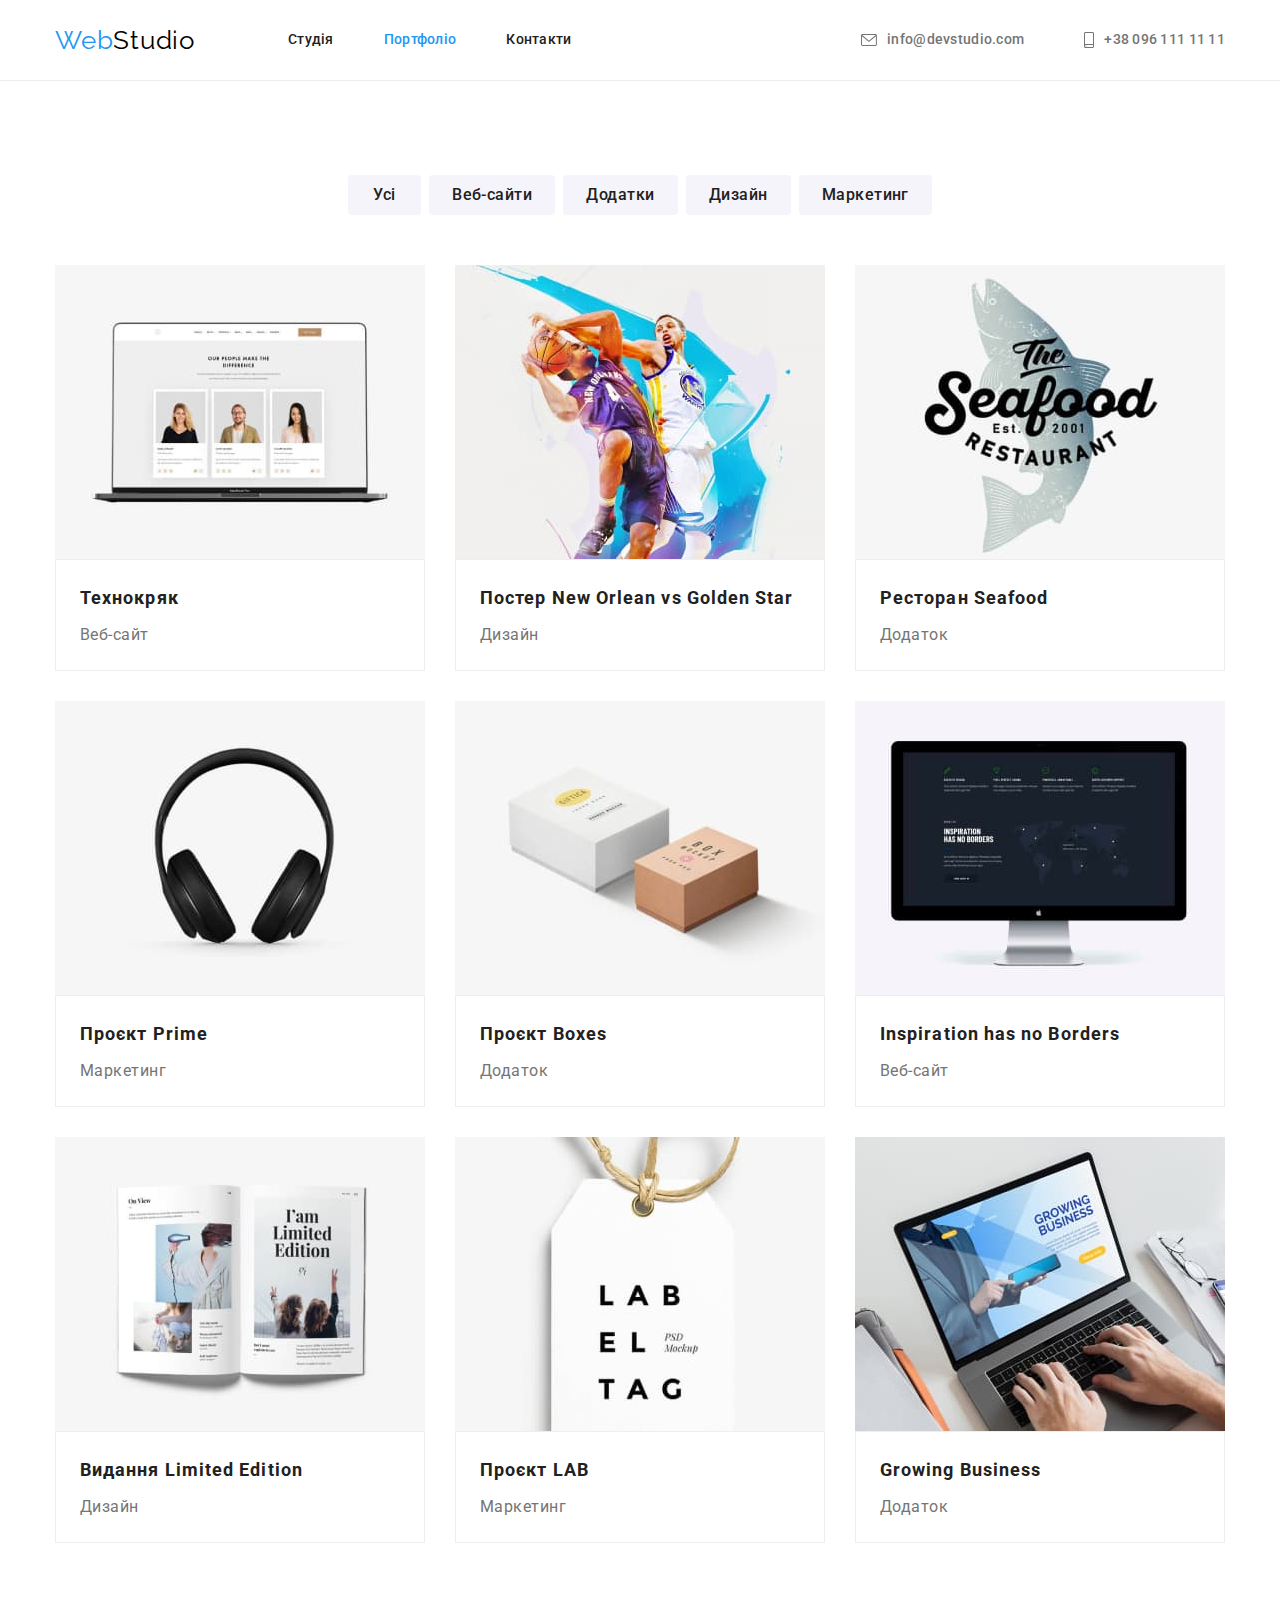
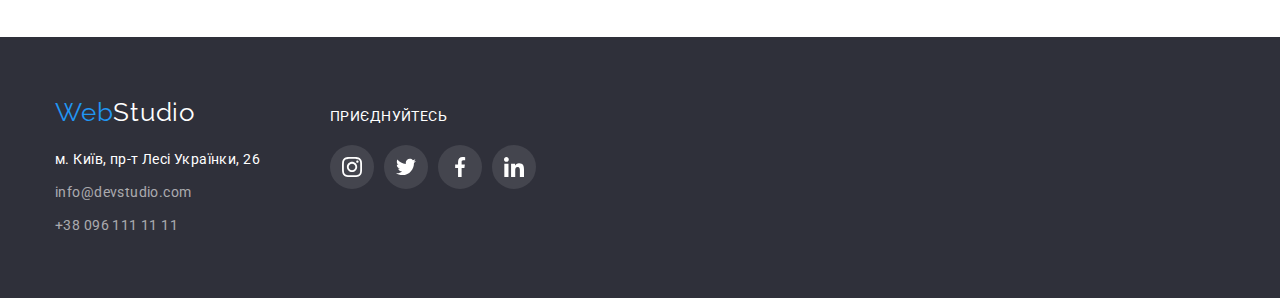
==== portfolio.html @ a4acde21 "copy the files of previous work" ====
<!DOCTYPE html>
<html lang="uk">
<head>
   <meta charset="UTF-8">
   <meta http-equiv="X-UA-Compatible" content="IE=edge">
   <meta name="viewport" content="width=device-width, initial-scale=1.0">
   <title>Портфоліо</title>
   <link rel="preconnect" href="https://fonts.googleapis.com">
   <link rel="preconnect" href="https://fonts.gstatic.com" crossorigin>
   <link href="https://fonts.googleapis.com/css2?family=Raleway:wght@700&family=Roboto:wght@400;500;700;900&display=swap" rel="stylesheet">
   <link
    rel="stylesheet"
    href="https://cdnjs.cloudflare.com/ajax/libs/modern-normalize/1.0.0/modern-normalize.min.css"
    />
   <link rel="stylesheet" href="./css/style.css">
</head>
<body>
   <!--Верхня лінія-->
    <header class="header">
      <div class="container main-nav">
         <nav class="nav">
        <a class="logo" href="./index.html">Web<span class="logo-dark">Studio</span></a>
        <ul class="site-nav list">
          <li class="item"><a href="./index.html" class="link">Студія</a></li>
          <li class="item"><a href="./portfolio.html" class="link current">Портфоліо</a></li>
          <li class="item"><a href="" class="link">Контакти</a></li>
        </ul>
      </nav>
      <ul class="contact list">
            <li class="item">
              <a href="mailto:info@devstudio.com" class="contact-link contact-mailto">
                <svg class="icon-contact" width="16" height="12">
                  <use href="./images/symbol-defs1.svg#icon-envelope"></use></svg>
                info@devstudio.com</a>
            </li>
            <li class="item">
              <a href="tel:+380961111111" class="contact-link contact-phone">
                <svg class="icon-contact" width="10" height="16">
                  <use href="./images/symbol-defs1.svg#icon-smartphone"></use></svg>
                +38 096 111 11 11</a>
            </li>
          </ul>
      </div>
    </header>
    <main>
      <section class="section">
         <div class="container">
         <h1 class="section-title visually-hidden">Портфоліо</h1>
         <ul class="buttons list">
            <li class="item"><button type="button" class="button">Усі</button></li>
            <li class="item"><button type="button" class="button">Веб-сайти</button></li>
            <li class="item"><button type="button" class="button">Додатки</button></li>
            <li class="item"><button type="button" class="button">Дизайн</button></li>
            <li class="item"><button type="button" class="button">Маркетинг</button></li>
         </ul>
         <ul class="portfolio list">
            <li class="project">
               <a href="#" class="project-link" >
                  <img src="./images/project1.jpg" alt="ноутбук зі сторінкою вебсайту" width="370">
               <div class="project-item">
               <h2 class="portfolio-title">Технокряк</h2>
               <p class="portfolio-text">Веб-сайт</p>
               </div>
               </a>
            </li>
            <li class="project">
               <a href="#" class="project-link" >
                  <img src="./images/project2.jpg" alt=" два баскетболіста" width="370">
               <div class="project-item">
               <h2 class="portfolio-title">Постер New Orlean vs Golden Star</h2>
               <p class="portfolio-text">Дизайн</p>
               </div>
               </a>
            </li>
            <li class="project">
               <a href="#" class="project-link" >
                  <img src="./images/project3.jpg" alt="логотип ресторану у вигляді риби" width="370">
               <div class="project-item">
               <h2 class="portfolio-title">Ресторан Seafood</h2>
               <p class="portfolio-text">Додаток</p>
               </div>
               </a>
            </li>
            <li class="project">
               <a href="#" class="project-link" >
                  <img src="./images/project4.jpg" alt="навушники" width="370">
               <div class="project-item">
               <h2 class="portfolio-title">Проєкт Prime</h2>
               <p class="portfolio-text">Маркетинг</p>
               </div>
               </a>
            </li>
            <li class="project">
               <a href="#" class="project-link" >
                  <img src="./images/project5.jpg" alt="дві коробочки" width="370">
               <div class="project-item">
               <h2 class="portfolio-title">Проєкт Boxes</h2>
               <p class="portfolio-text">Додаток</p>
               </div>
               </a>
            </li>
            <li class="project">
               <a href="#" class="project-link" >
                  <img src="./images/project6.jpg" alt="монітор" width="370">
               <div class="project-item">
               <h2 class="portfolio-title">Inspiration has no Borders</h2>
               <p class="portfolio-text">Веб-сайт</p>
               </div>
               </a>
            </li>
            <li class="project">
               <a href="#" class="project-link" >
                  <img src="./images/project7.jpg" alt="розгорнутий журнал" width="370">
               <div class="project-item">
               <h2 class="portfolio-title">Видання Limited Edition</h2>
               <p class="portfolio-text">Дизайн</p>
               </div>
               </a>
            </li>
            <li class="project">
               <a href="#" class="project-link" >
                  <img src="./images/project8.jpg" alt="бірка з логотипом" width="370">
               <div class="project-item">
               <h2 class="portfolio-title">Проєкт LAB</h2>
               <p class="portfolio-text">Маркетинг</p>
               </div>
               </a>
            </li>
            <li class="project">
               <a href="#" class="project-link" >
                  <img src="./images/project9.jpg" alt="ноутбук за яким працює людина" width="370">
               <div class="project-item">
                  <h2 class="portfolio-title">Growing Business</h2>
               <p class="portfolio-text">Додаток</p>
               </div>
               </a>
            </li>
         </ul>
         </div>
      </section>

    </main>
    <footer class="address">
      <div class="container">
      <div class="box-footer">
          <div>
            <a class="logo" href="./index.html">Web<span class="logo-light">Studio</span></a>
            <address class="address-item">
              <ul class="list">
                <li>
                  <a
                    class="map"
                    href="https://goo.gl/maps/CPtrU1FHBa2aNyZL9"
                    target="_blank"
                    rel="noopener noreferrer nofollow"
                    >м. Київ, пр-т Лесі Українки, 26</a
                  >
                </li>
                <li class="mailto">
                  <a href="mailto:info@devstudio.com" class="contact-link">info@devstudio.com</a>
                </li>
                <li><a href="tel:+380961111111" class="contact-link">+38 096 111 11 11</a></li>
              </ul>
            </address>
          </div>
          <div class="box-action">
            <p class="action">Приєднуйтесь</p>
            <ul class="social list">
              <li class="social-item">
                <a href="#" class="social-link action-link">
                  <svg class="social-network" width="20" height="20">
                    <use href="./images/symbol-defs1.svg#icon-instagram-2"></use>
                  </svg>
                </a>
              </li>
              <li class="social-item">
                <a href="#" class="social-link action-link">
                  <svg class="social-network" width="20" height="20">
                    <use href="./images/symbol-defs1.svg#icon-twitter-1"></use>
                  </svg>
                </a>
              </li>
              <li class="social-item">
                <a href="#" class="social-link action-link">
                  <svg class="social-network" width="20" height="20">
                    <use href="./images/symbol-defs1.svg#icon-facebook-1"></use>
                  </svg>
                </a>
              </li>
              <li class="social-item">
                <a href="#" class="social-link action-link">
                  <svg class="social-network" width="20" height="20">
                    <use href="./images/symbol-defs1.svg#icon-linkedin-1"></use>
                  </svg>
                </a>
              </li>
            </ul>
          </div>
        </div>
      </div>
    </footer>
   
</body>
</html>
---- css/style.css ----
/* 
font-family: 'Roboto';
font-weight: 400;500;700;900
color main color #757575
color title h2 #212121
background #FFFFFF
title hero #FFFFFF
team card job #757575
background section teams #F5F4FA
address tel color: rgba(255, 255, 255, 0.6)
logo #000000 #2196F3 #FFFFFF Raleway 700
hover #2196F3 mail #757575 
portfolio #212121 Roboto 500
 */
/* html {
   box-sizing: border-box;
}
*,
*::before,
*::after {
   box-sizing: inherit;
} */
:root {
   --primary-text-color: #757575;
   --title-text-color: #212121;
   --accent-text-color: #2196F3;
   --white-color: #FFFFFF;
   --section-background: #F5F4FA;
   --btn-hover-color: #188CE8;
   --hero-background: #C4C4C4;
   --logo-dark-color: #000000;
   --hero-background-gradient: rgba(47, 48, 58, 0.4);
   --footer-background: #2F303A;
   --icon-color: #AFB1B8;
   --social-link-background: rgba(255, 255, 255, 0.1);
   --header-border-color: #ECECEC;
   --project-item-border-color: #EEEEEE;
 }

body {
   margin: 0;
   background-color: var(--white-color);
   color: var(--primary-text-color);
   font-family: 'Roboto', sans-serif;
   letter-spacing: 0.03em;
}

.list {
   padding: 0;
   margin: 0;
   list-style: none;
}
.container {
   margin-left: auto;
   margin-right: auto;
   width: 1200px;
   padding-left: 15px;
   padding-right: 15px;
}
h1,
h2,
h3,
h4,
h5,
h6,
p {
   margin-top: 0;
   margin-bottom: 0;
}
img {
   display: block;
   max-width: 100%;
   height: auto;
}
/* header */
.header {
   display: block;
   border-bottom: 1px solid var(--header-border-color);
}
.main-nav {
   display: flex;
   align-items: center;
}
.nav {
   display: flex;
   align-items: center;
}
.nav .logo {
   margin-right: 93px;
}
.logo {
   color: var(--accent-text-color);
   font-family: 'Raleway', sans-serif;
   font-size: 26px;
   line-height: 1.19;
   letter-spacing: 0.03em;
   text-decoration: none;
}

.logo-dark {
   color: var(--logo-dark-color);
}

.logo-light {
   color: var(--white-color);
}

/* site-nav */
.site-nav {
   display: flex;
}
.site-nav .item:not(:last-child) {
   margin-right: 50px;
}
.site-nav .link {
   display: block;
   padding-top: 32px;
   padding-bottom: 32px; 
   color: var(--title-text-color);
   font-weight: 500;
   font-size: 14px;
   line-height: 1.14;
   letter-spacing: 0.02em;
   text-decoration: none;
}

.site-nav .link:hover,
.site-nav .link:focus {
   color: var(--accent-text-color);
}

.site-nav .link.current {
   color: var(--accent-text-color);
}
.contact {
   display: flex;
   margin-left: auto;
}
.contact .item + .item {
   margin-left: 50px;
}
.contact .item {
   display: flex;
   align-items: center;
}
.contact .contact-link {
   display: flex;
   align-items: center;
   margin-left: 10px;
   padding-top: 32px;
   padding-bottom: 32px;
   color: var(--primary-text-color);
   font-weight: 500;
   font-size: 14px;
   fill: currentColor;
   line-height: 1.14;
   letter-spacing: 0.02em;
   text-decoration: none;
}
.contact-link:hover,
.contact-link:focus {
   color: var(--accent-text-color);
}
.icon-contact {
   margin-right: 10px;
}

/* footer */
.address {
   padding-top: 60px;
   padding-bottom: 60px;
   background-color: var(--footer-background);
}
.address-item {
   margin-top: 20px;
}
.map {
   color: var(--white-color);
   font-style: normal;
   font-size: 14px;
   line-height: 1.71;
   letter-spacing: 0.03em;
   text-decoration: none;
}

.address .contact-link {
   color: rgba(255, 255, 255, 0.6);
   font-style: normal;
   font-size: 14px;
   line-height: 1.71;
   letter-spacing: 0.03em;
   text-decoration: none;
}

.mailto {
   margin: 9px 0;
}
.box-footer {
   display: flex;
   align-items: baseline;
}
.box-action {
   margin-left: 70px;
}
.action {
   margin-bottom: 20px;
   color: var(--white-color);
   font-size: 14px;
   line-height: 1.14;
   letter-spacing: 0.03em;
   text-transform: uppercase;
}
.action-link {
   border-radius: 50%;
   background-color: var(--social-link-background);
}
.social-network {
   fill: var(--white-color);
}

/* hero */
.hero {
   padding: 200px 0;
   background-color: var(--hero-background);
   text-align: center;
}
.overlay {
   max-width: 1600px;
   height: 600px;
   margin-left: auto;
   margin-right: auto;
   background-image:linear-gradient(
      to right,
      var(--hero-background-gradient),
      var(--hero-background-gradient)),
   url(../images/hero-background.jpg);
   background-position: center;
   background-size: cover;
   background-repeat: no-repeat;
}

.hero-title {
   margin-bottom: 30px;
   color: var(--white-color);
   font-weight: 900;
   font-size: 44px;
   line-height: 1.36;
   letter-spacing: 0.06em;
   text-transform: uppercase;
   width: 700px;
   margin: 0 auto 30px auto;

}

.btn {
   display: inline-block;
   border: 1px solid transparent;
   border-radius: 4px;
   padding: 10px 32px;
   min-width: 216px;
   background-color: var(--accent-text-color);
   color: var(--white-color);
   box-shadow: 0px 4px 4px rgba(0, 0, 0, 0.15);
   font-family: inherit;
   font-size: 16px;
   line-height: 1.88;
   letter-spacing: 0.06em;
   cursor: pointer;
}
.btn:hover,
.btn:focus {
   background-color: var(--btn-hover-color);
}
.section {
   padding-bottom: 94px;
   padding-top: 94px;
}
.visually-hidden {
   position: absolute;
   white-space: nowrap;
   width: 1px;
   height: 1px;
   overflow: hidden;
   border: 0;
   padding: 0;
   clip: rect(0 0 0 0);
   clip-path: inset(50%);
   margin: -1px;
}
.section-title {
   margin-bottom: 50px;
   color:  var(--title-text-color);
   font-size: 36px;
   line-height: 1.17;
   letter-spacing: 0.03em;
   text-align: center;
}
.subtitle {
   margin-bottom: 10px;
   color: var(--title-text-color);
   font-size: 14px;
   line-height: 1.14;
   letter-spacing: 0.03em;
   text-transform: uppercase;
}
/* features */
.features {
   display: flex;
}
.features-item + .features-item {
   margin-left: 30px;
}
.features-item {
   width: 270px;
}
.features-icon {
   display: flex;
   height: 120px;
   justify-content: center;
   align-items: center;
   margin-bottom: 30px;
   background-color: var(--section-background);
   border-radius: 4px
}
.features p {
   font-size: 14px;
   line-height: 1.71;
   letter-spacing: 0.03em;
}

/* what we make */
.thumbs-section {
   padding-top: 0;
}
.thumbs {
   display: flex;
   margin-right: -30px;
}
.thumbs .item {
   flex-basis: calc(100%/3 - 30px);
   margin-right: 30px;
}
/* our teams */
.teams {
   background-color: var(--section-background);
}
.members {
   display: flex;
   margin-right: -30px;
}
.avatar {
   margin-right: 30px;
   background-color: var(--white-color);
   box-shadow: 0px 1px 3px rgba(0, 0, 0, 0.12), 0px 1px 1px rgba(0, 0, 0, 0.14), 0px 2px 1px rgba(0, 0, 0, 0.2);
   border-radius: 0px 0px 4px 4px;
   text-align: center;
}
.member-img {
   padding: 30px;
}
.member {
   margin-bottom: 10px;
   color: var(--title-text-color);
   font-weight: 500;
   font-size: 16px;
   line-height: 1.19;
   letter-spacing: 0.03em;
   
}
.member-text {
   margin-bottom: 16px;
   font-size: 16px;
   line-height: 1.19;
   letter-spacing: 0.03em;
}
.social {
   display: flex;
   justify-content: center;
   margin-right: -10px;
}
.social-item {
   margin-right: 10px;

}
.social-link {
   display: flex;
   justify-content: center;
   align-items: center;
   fill: var(--icon-color);
   width: 44px;
   height: 44px;
   border-radius: 50%;
}
.social-link:hover,
.social-link:focus {
   background-color: var(--accent-text-color);
   fill: var(--white-color);
}

/* regular customers */

.clients {
   display: flex;
   margin-right: -30px;
   justify-content: center;
}
.client-item {
   margin-right: 30px;
   width: 170px;
   height: 92px;
   
}
.client-link {
   display: flex;
   justify-content: center;
   align-items: center;
   width: 100%;
   height: 100%;
   fill: var(--icon-color);
   border: 1px solid var(--icon-color);
   border-radius: 4px;
}
.client-link:hover,
.client-link:focus {
   border-color: var(--accent-text-color);
   fill: var(--accent-text-color);
}

/* portfolio button */
.buttons {
   display: flex;
   justify-content: center;
   margin-bottom: 50px;
}
.button {
   display: inline-block;
   border: 1px solid transparent;
   border-radius: 4px;
   padding: 6px 22px;
   min-width: 73px;
   color: var(--title-text-color);
   background-color: var(--section-background);
   font-family: inherit;
   font-weight: 500;
   font-size: 16px;
   line-height: 1.63;
   letter-spacing: 0.03em;
   cursor: pointer;
}
.buttons .item:not(:last-child) {
   margin-right: 8px;
}
.button:hover,
.button:focus {
   color: var(--white-color);
   background-color: var(--accent-text-color);
   box-shadow: 0px 3px 1px rgba(0, 0, 0, 0.1), 0px 1px 2px rgba(0, 0, 0, 0.08), 0px 2px 2px rgba(0, 0, 0, 0.12);
   border-radius: 4px;
}
/* portfolio */
.portfolio {
   display: flex;
   flex-wrap: wrap;
   margin-right: -30px;
   margin-bottom: -30px;
}
.project {
   flex-basis: calc(100%/3 - 30px);
   margin-right: 30px;
   margin-bottom: 30px;
}
.project-item {
   padding: 20px 24px;
   border: 1px solid var(--project-item-border-color);
}
.portfolio-title {
   margin-bottom: 4px;
   color: var(--title-text-color);
   font-size: 18px;
   line-height: 2;
   letter-spacing: 0.06em;
}
.portfolio-text {
   color: var(--primary-text-color);
   font-size: 16px;
   line-height: 1.88;
   letter-spacing: 0.03em;
}
.project-link {
   display: block;
   background-color: var(--white-color);
   text-decoration: none;
}
.project-link:hover,
.project-link:focus {
      box-shadow: 0px 1px 1px rgba(0, 0, 0, 0.12), 0px 4px 4px rgba(0, 0, 0, 0.06), 1px 4px 6px rgba(0, 0, 0, 0.16);
}
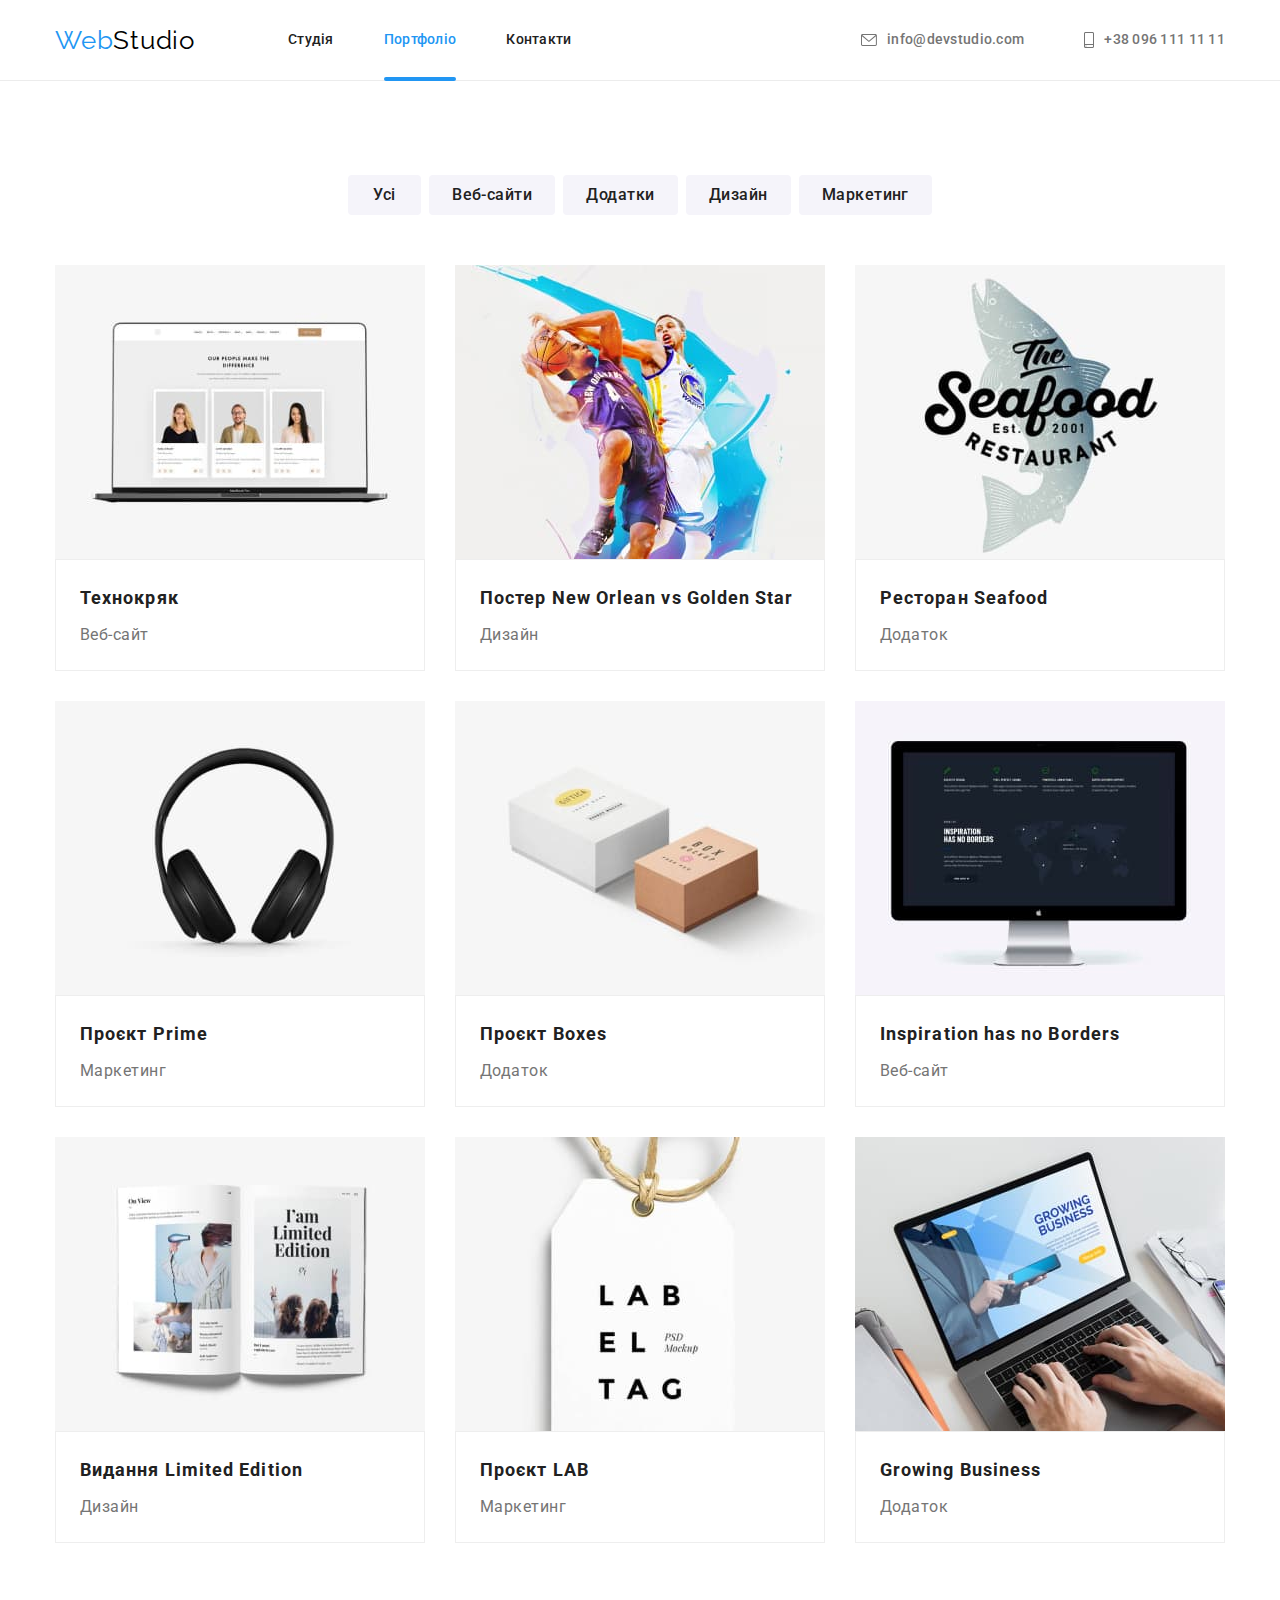
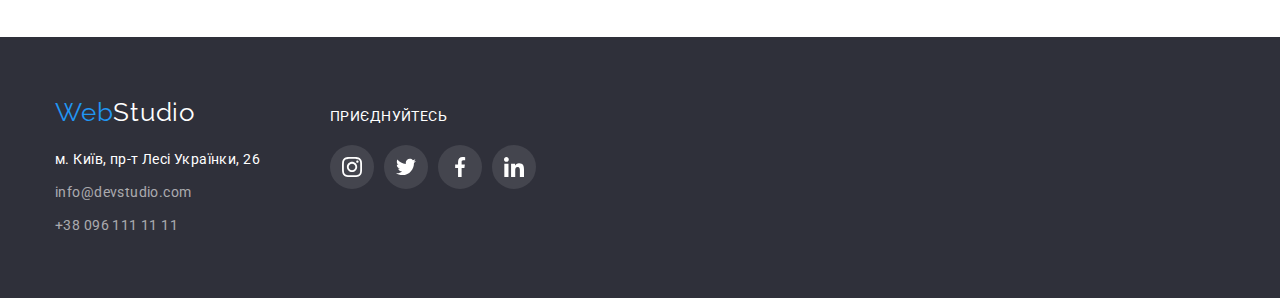
==== commit fb794ca1: "added modal" ====
--- a/portfolio.html
+++ b/portfolio.html
@@ -22,7 +22,7 @@
         <a class="logo" href="./index.html">Web<span class="logo-dark">Studio</span></a>
         <ul class="site-nav list">
           <li class="item"><a href="./index.html" class="link">Студія</a></li>
-          <li class="item"><a href="./portfolio.html" class="link current">Портфоліо</a></li>
+          <li class="item"><a href="./portfolio.html" class="link current link-current">Портфоліо</a></li>
           <li class="item"><a href="" class="link">Контакти</a></li>
         </ul>
       </nav>
--- a/css/style.css
+++ b/css/style.css
@@ -133,6 +133,20 @@
 .site-nav .link.current {
    color: var(--accent-text-color);
 }
+.link-current {
+   position: relative;
+}
+.link-current::after {
+   position: absolute;
+   bottom: -1px;
+   left: 0;
+   content: "";
+   display: inline-block;
+   width: 100%;
+   height: 4px;
+   background-color: var(--accent-text-color);
+   border-radius: 2px;
+}
 .contact {
    display: flex;
    margin-left: auto;
@@ -337,9 +351,32 @@
    display: flex;
    margin-right: -30px;
 }
-.thumbs .item {
+.thumb-item {
+   position: relative;
    flex-basis: calc(100%/3 - 30px);
    margin-right: 30px;
+}
+.thumb-overlay {
+   position: absolute;
+   bottom: 0;
+   width: 100%;
+   padding: 27px 0;
+   background-image: linear-gradient(
+      to right,
+      rgba(47, 48, 58, 0.8),
+      rgba(47, 48, 58, 0.8));
+   background-position: center;
+   background-size: cover;
+   background-repeat: no-repeat
+}
+.thumb-text {
+   font-weight: 700;
+   font-size: 14px;
+   line-height: 1.14;
+   text-align: center;
+   letter-spacing: 0.03em;
+   text-transform: uppercase;
+   color: var(--white-color);
 }
 /* our teams */
 .teams {
@@ -496,3 +533,42 @@
 .project-link:focus {
       box-shadow: 0px 1px 1px rgba(0, 0, 0, 0.12), 0px 4px 4px rgba(0, 0, 0, 0.06), 1px 4px 6px rgba(0, 0, 0, 0.16);
 }
+
+/* Modal window */
+
+.backdrop {
+   position: absolute;
+   top: 0;
+   left: 0;
+   width: 100%;
+   height: 100%;
+   background-color: rgba(0, 0, 0, 0.2);
+}
+.backdrop.is-hidden {
+   opacity: 0;
+   pointer-events: none;
+}
+.modal {
+   position: absolute;
+   top: 50%;
+   left: 50%;
+   transform: translate( -50%, -50%);
+   min-height: 581px;
+   min-width: 528px;
+   background: #FFFFFF;
+   box-shadow: 0px 1px 3px rgba(0, 0, 0, 0.12), 0px 1px 1px rgba(0, 0, 0, 0.14), 0px 2px 1px rgba(0, 0, 0, 0.2);
+   border-radius: 4px;
+}
+.modal-btn {
+   position: absolute;
+   top: 8px;
+   right: 8px;
+   display: flex;
+   justify-content: center;
+   align-items: center;
+   width: 30px;
+   height: 30px;
+   border-radius: 50%;
+   background: #FFFFFF;
+   border: 1px solid rgba(0, 0, 0, 0.1);
+}
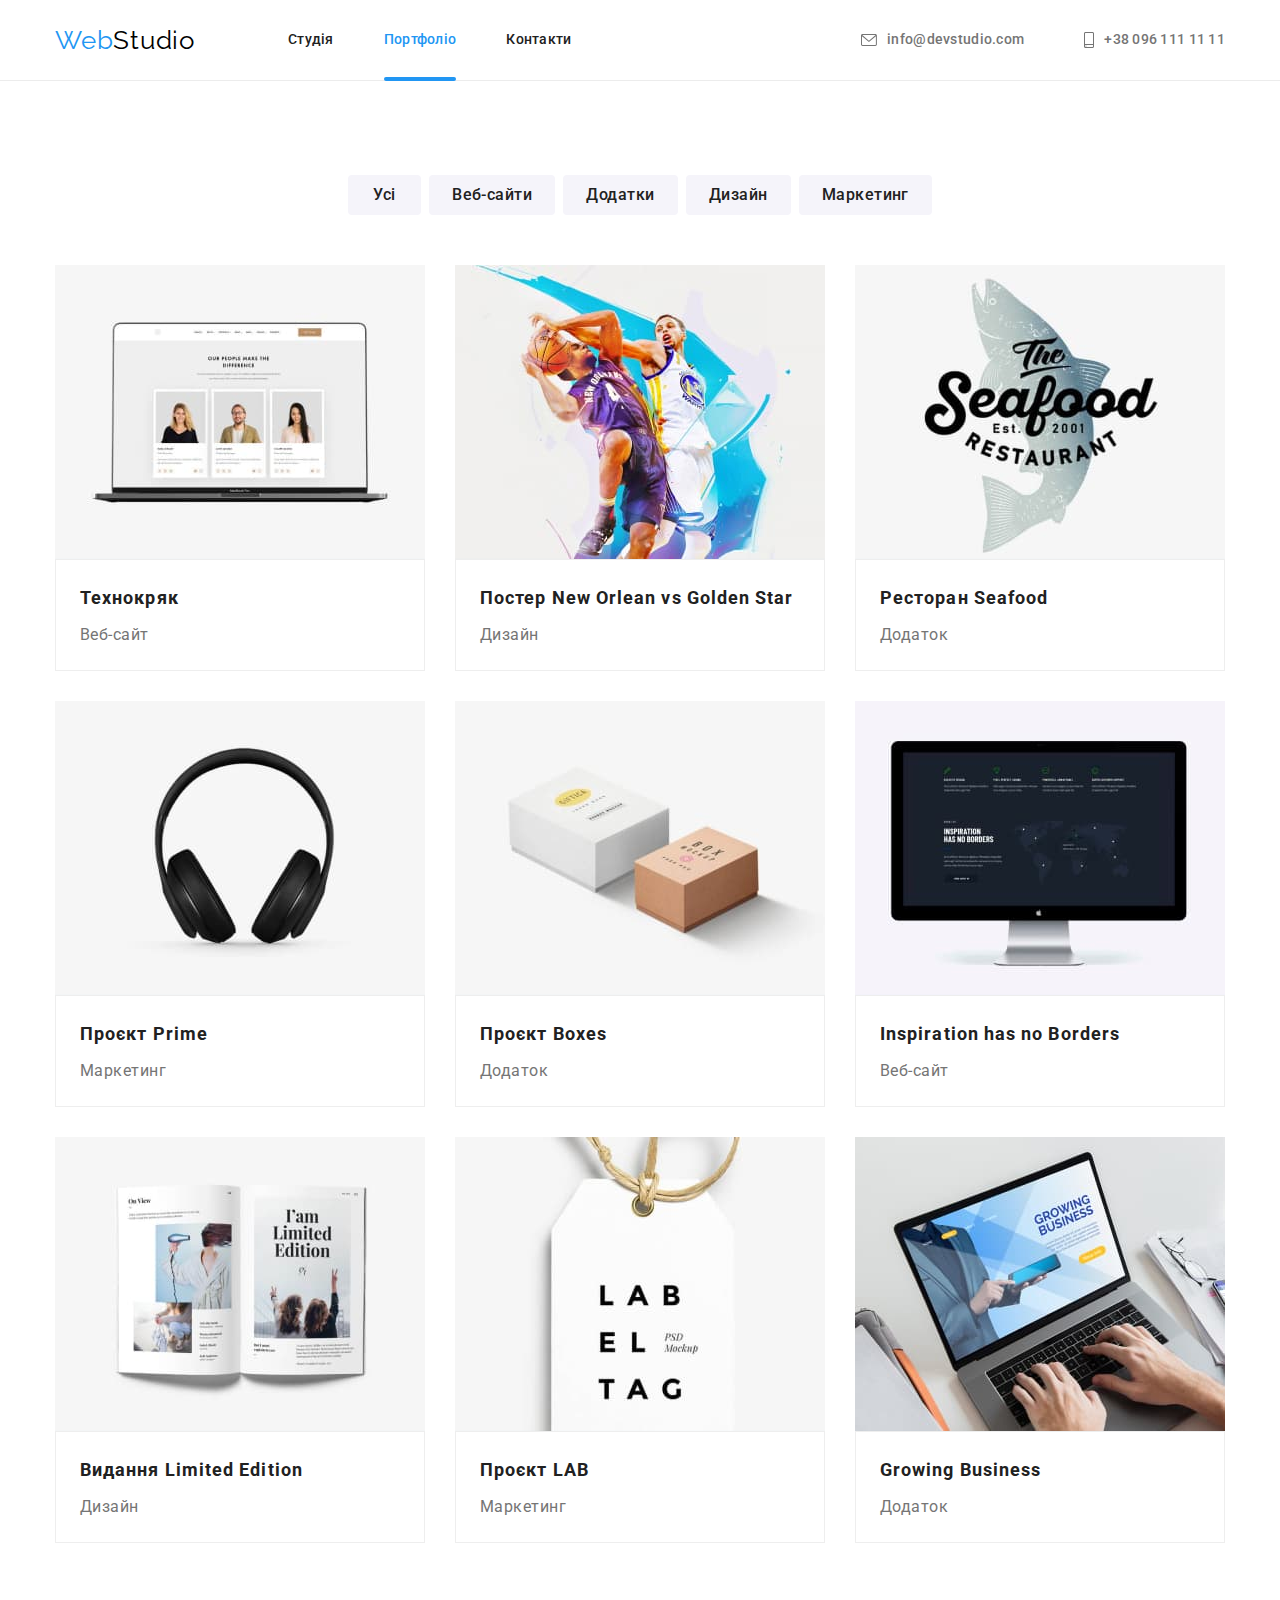
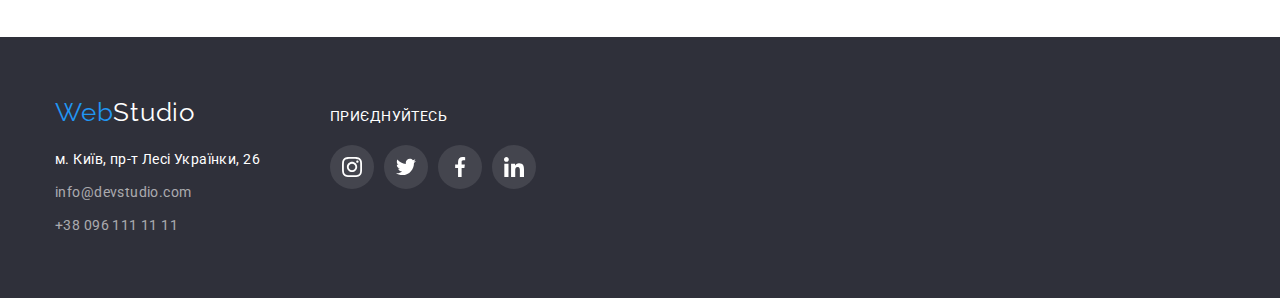
==== commit cc5e450c: "added overlay portfolio" ====
--- a/portfolio.html
+++ b/portfolio.html
@@ -56,7 +56,12 @@
          <ul class="portfolio list">
             <li class="project">
                <a href="#" class="project-link" >
-                  <img src="./images/project1.jpg" alt="ноутбук зі сторінкою вебсайту" width="370">
+                  <div class="project-img">
+                    <img src="./images/project1.jpg" alt="ноутбук зі сторінкою вебсайту" width="370">
+                  <div class="project-overlay">
+                    <p class="project-text">Ресурс пропонує комплексні пропозиції з різним рівнем функціоналу та сервісів. Все це дозволить відвідувачу отримати вичерпні відомості про компанію чи приватну особу.</p>
+                  </div>
+                   </div>
                <div class="project-item">
                <h2 class="portfolio-title">Технокряк</h2>
                <p class="portfolio-text">Веб-сайт</p>
@@ -65,7 +70,12 @@
             </li>
             <li class="project">
                <a href="#" class="project-link" >
-                  <img src="./images/project2.jpg" alt=" два баскетболіста" width="370">
+                  <div class="project-img">
+                    <img src="./images/project2.jpg" alt=" два баскетболіста" width="370">
+                  <div class="project-overlay">
+                    <p class="project-text">Ресурс пропонує комплексні пропозиції з різним рівнем функціоналу та сервісів. Все це дозволить відвідувачу отримати вичерпні відомості про компанію чи приватну особу.</p>
+                  </div>
+                  </div>
                <div class="project-item">
                <h2 class="portfolio-title">Постер New Orlean vs Golden Star</h2>
                <p class="portfolio-text">Дизайн</p>
@@ -74,7 +84,12 @@
             </li>
             <li class="project">
                <a href="#" class="project-link" >
-                  <img src="./images/project3.jpg" alt="логотип ресторану у вигляді риби" width="370">
+                  <div class="project-img">
+                    <img src="./images/project3.jpg" alt="логотип ресторану у вигляді риби" width="370">
+                  <div class="project-overlay">
+                    <p class="project-text">Ресурс пропонує комплексні пропозиції з різним рівнем функціоналу та сервісів. Все це дозволить відвідувачу отримати вичерпні відомості про компанію чи приватну особу.</p>
+                  </div>
+                  </div>
                <div class="project-item">
                <h2 class="portfolio-title">Ресторан Seafood</h2>
                <p class="portfolio-text">Додаток</p>
@@ -83,7 +98,12 @@
             </li>
             <li class="project">
                <a href="#" class="project-link" >
-                  <img src="./images/project4.jpg" alt="навушники" width="370">
+                  <div class="project-img">
+                    <img src="./images/project4.jpg" alt="навушники" width="370">
+                  <div class="project-overlay">
+                    <p class="project-text">Ресурс пропонує комплексні пропозиції з різним рівнем функціоналу та сервісів. Все це дозволить відвідувачу отримати вичерпні відомості про компанію чи приватну особу.</p>
+                  </div>
+                  </div>
                <div class="project-item">
                <h2 class="portfolio-title">Проєкт Prime</h2>
                <p class="portfolio-text">Маркетинг</p>
@@ -92,7 +112,12 @@
             </li>
             <li class="project">
                <a href="#" class="project-link" >
-                  <img src="./images/project5.jpg" alt="дві коробочки" width="370">
+                  <div class="project-img">
+                    <img src="./images/project5.jpg" alt="дві коробочки" width="370">
+                  <div class="project-overlay">
+                    <p class="project-text">Ресурс пропонує комплексні пропозиції з різним рівнем функціоналу та сервісів. Все це дозволить відвідувачу отримати вичерпні відомості про компанію чи приватну особу.</p>
+                  </div>
+                  </div>
                <div class="project-item">
                <h2 class="portfolio-title">Проєкт Boxes</h2>
                <p class="portfolio-text">Додаток</p>
@@ -101,7 +126,12 @@
             </li>
             <li class="project">
                <a href="#" class="project-link" >
-                  <img src="./images/project6.jpg" alt="монітор" width="370">
+                  <div class="project-img">
+                    <img src="./images/project6.jpg" alt="монітор" width="370">
+                  <div class="project-overlay">
+                    <p class="project-text">Ресурс пропонує комплексні пропозиції з різним рівнем функціоналу та сервісів. Все це дозволить відвідувачу отримати вичерпні відомості про компанію чи приватну особу.</p>
+                  </div>
+                  </div>
                <div class="project-item">
                <h2 class="portfolio-title">Inspiration has no Borders</h2>
                <p class="portfolio-text">Веб-сайт</p>
@@ -110,7 +140,12 @@
             </li>
             <li class="project">
                <a href="#" class="project-link" >
-                  <img src="./images/project7.jpg" alt="розгорнутий журнал" width="370">
+                  <div class="project-img">
+                    <img src="./images/project7.jpg" alt="розгорнутий журнал" width="370">
+                  <div class="project-overlay">
+                    <p class="project-text">Ресурс пропонує комплексні пропозиції з різним рівнем функціоналу та сервісів. Все це дозволить відвідувачу отримати вичерпні відомості про компанію чи приватну особу.</p>
+                  </div>
+                  </div>
                <div class="project-item">
                <h2 class="portfolio-title">Видання Limited Edition</h2>
                <p class="portfolio-text">Дизайн</p>
@@ -119,7 +154,12 @@
             </li>
             <li class="project">
                <a href="#" class="project-link" >
-                  <img src="./images/project8.jpg" alt="бірка з логотипом" width="370">
+                  <div class="project-img">
+                    <img src="./images/project8.jpg" alt="бірка з логотипом" width="370">
+                  <div class="project-overlay">
+                    <p class="project-text">Ресурс пропонує комплексні пропозиції з різним рівнем функціоналу та сервісів. Все це дозволить відвідувачу отримати вичерпні відомості про компанію чи приватну особу.</p>
+                  </div>
+                  </div>
                <div class="project-item">
                <h2 class="portfolio-title">Проєкт LAB</h2>
                <p class="portfolio-text">Маркетинг</p>
@@ -128,7 +168,12 @@
             </li>
             <li class="project">
                <a href="#" class="project-link" >
-                  <img src="./images/project9.jpg" alt="ноутбук за яким працює людина" width="370">
+                  <div class="project-img">
+                    <img src="./images/project9.jpg" alt="ноутбук за яким працює людина" width="370">
+                  <div class="project-overlay">
+                    <p class="project-text">Ресурс пропонує комплексні пропозиції з різним рівнем функціоналу та сервісів. Все це дозволить відвідувачу отримати вичерпні відомості про компанію чи приватну особу.</p>
+                  </div>
+                  </div>
                <div class="project-item">
                   <h2 class="portfolio-title">Growing Business</h2>
                <p class="portfolio-text">Додаток</p>
--- a/css/style.css
+++ b/css/style.css
@@ -36,6 +36,7 @@
    --social-link-background: rgba(255, 255, 255, 0.1);
    --header-border-color: #ECECEC;
    --project-item-border-color: #EEEEEE;
+   --overlay-project-background: rgba(33, 150, 243, 0.9);
  }
 
 body {
@@ -484,6 +485,7 @@
    line-height: 1.63;
    letter-spacing: 0.03em;
    cursor: pointer;
+   transition: box-shadow 250ms cubic-bezier(0.4, 0, 0.2, 1), background-color 250ms cubic-bezier(0.4, 0, 0.2, 1), color 250ms cubic-bezier(0.4, 0, 0.2, 1);
 }
 .buttons .item:not(:last-child) {
    margin-right: 8px;
@@ -494,6 +496,7 @@
    background-color: var(--accent-text-color);
    box-shadow: 0px 3px 1px rgba(0, 0, 0, 0.1), 0px 1px 2px rgba(0, 0, 0, 0.08), 0px 2px 2px rgba(0, 0, 0, 0.12);
    border-radius: 4px;
+   transition: box-shadow 250ms cubic-bezier(0.4, 0, 0.2, 1), background-color 250ms cubic-bezier(0.4, 0, 0.2, 1), color 250ms cubic-bezier(0.4, 0, 0.2, 1);
 }
 /* portfolio */
 .portfolio {
@@ -503,6 +506,7 @@
    margin-bottom: -30px;
 }
 .project {
+   /* position: relative; */
    flex-basis: calc(100%/3 - 30px);
    margin-right: 30px;
    margin-bottom: 30px;
@@ -525,13 +529,42 @@
    letter-spacing: 0.03em;
 }
 .project-link {
+   
    display: block;
    background-color: var(--white-color);
    text-decoration: none;
+   transition: box-shadow 250ms cubic-bezier(0.4, 0, 0.2, 1);
 }
 .project-link:hover,
 .project-link:focus {
       box-shadow: 0px 1px 1px rgba(0, 0, 0, 0.12), 0px 4px 4px rgba(0, 0, 0, 0.06), 1px 4px 6px rgba(0, 0, 0, 0.16);
+      transition: box-shadow 250ms cubic-bezier(0.4, 0, 0.2, 1);
+}
+.project-img {
+   position: relative;
+   overflow: hidden;
+}
+.project-overlay {
+   position: absolute;
+   top: 0;
+   left: 0;
+   width: 100%;
+   height: 100%;
+   padding: 63px 24px;
+   background-color: var(--overlay-project-background);
+   transform: translateY(100%);
+   transition: transform 250ms cubic-bezier(0.4, 0, 0.2, 1);
+}
+.project-img:hover .project-overlay,
+.project-img:focus .project-overlay {
+   transform: translateY(0);
+   transition: transform 250ms cubic-bezier(0.4, 0, 0.2, 1);
+}
+.project-text {
+   font-size: 18px;
+   line-height: 1.56;
+   letter-spacing: 0.03em;
+   color: var(--white-color);
 }
 
 /* Modal window */
